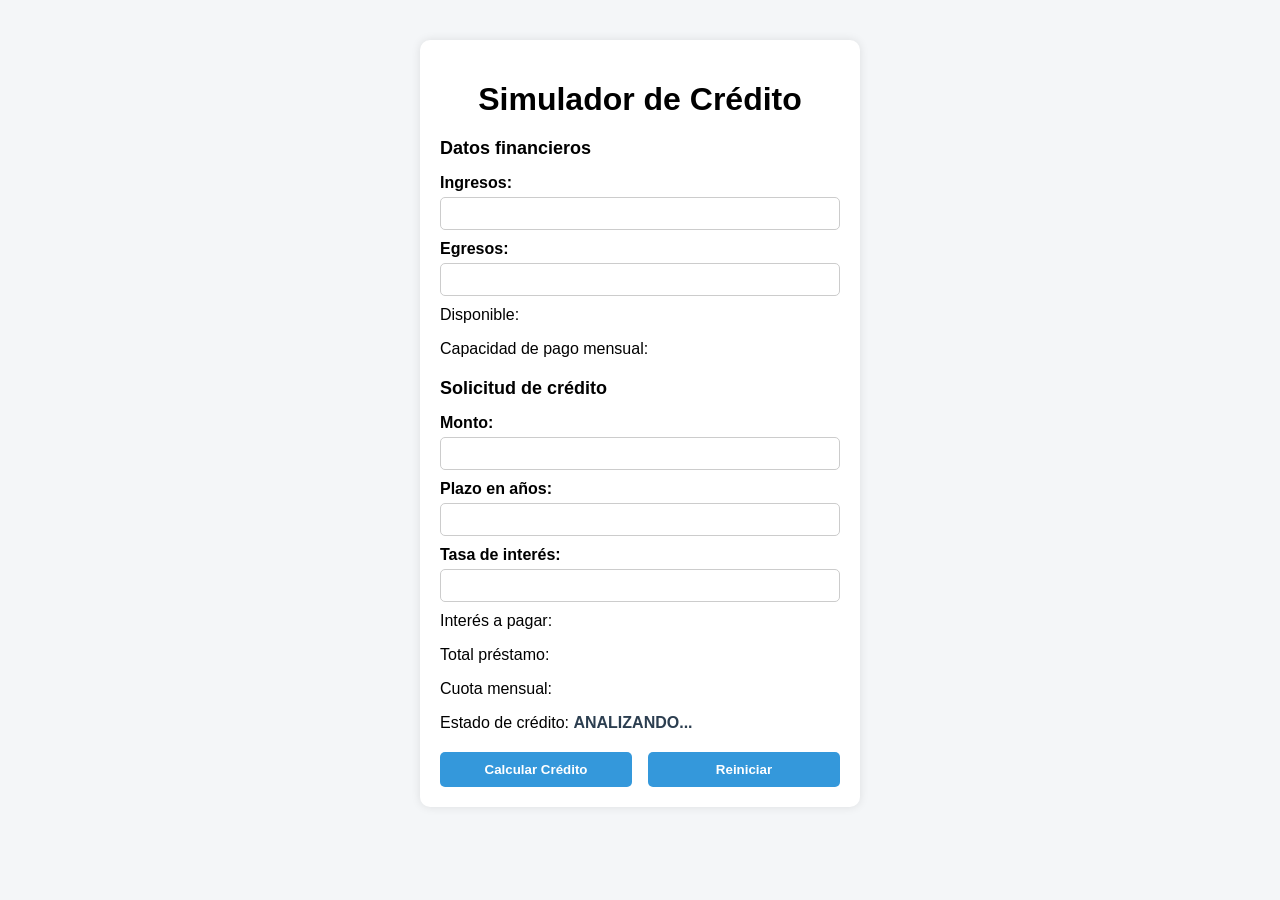
==== simulador.html @ d951d8d0 "archivos base" ====
<!DOCTYPE html>
<html lang="es">
<head>
    <meta charset="UTF-8">
    <meta name="viewport" content="width=device-width, initial-scale=1.0">
    <title>Simulador de Crédito</title>
    <link rel="stylesheet" href="simulador.css">
</head>
<body>

    <div class="container">
        <h1>Simulador de Crédito</h1>

        <h2>Datos financieros</h2>
        <label for="txtIngresos">Ingresos:</label>
        <input type="text" id="txtIngresos">

        <label for="txtEgresos">Egresos:</label>
        <input type="text" id="txtEgresos">

        <p>Disponible: <span id="spnDisponible"></span></p>
        <p>Capacidad de pago mensual: <span id="spnCapacidadPago"></span></p>

        <h2>Solicitud de crédito</h2>
        <label for="txtMonto">Monto:</label>
        <input type="text" id="txtMonto">

        <label for="txtPlazo">Plazo en años:</label>
        <input type="text" id="txtPlazo">

        <label for="txtTasaInteres">Tasa de interés:</label>
        <input type="text" id="txtTasaInteres">

        <p>Interés a pagar: <span id="spnInteresPagar"></span></p>
        <p>Total préstamo: <span id="spnTotalPrestamo"></span></p>
        <p>Cuota mensual: <span id="spnCuotaMensual"></span></p>
        <p>Estado de crédito: <span id="spnEstadoCredito">ANALIZANDO...</span></p>

        <div class="buttons">
            <button id="btnCalcularCredito">Calcular Crédito</button>
            <button id="btnReiniciar">Reiniciar</button>
        </div>
    </div>

</body>
</html>
---- simulador.css ----
body {
    font-family: Arial, sans-serif;
    background-color: #f4f6f8;
    margin: 0;
    padding: 0;
}

.container {
    width: 400px;
    margin: 40px auto;
    padding: 20px;
    background-color: white;
    border-radius: 10px;
    box-shadow: 0 0 10px rgba(0,0,0,0.1);
}

h1 {
    text-align: center;
    margin-bottom: 20px;
}

h2 {
    margin-top: 20px;
    font-size: 18px;
}

label {
    display: block;
    margin-top: 10px;
    font-weight: bold;
}

input {
    width: 100%;
    padding: 8px;
    margin-top: 5px;
    border-radius: 5px;
    border: 1px solid #ccc;
    box-sizing: border-box;
}

p {
    margin-top: 10px;
}

span {
    font-weight: bold;
    color: #2c3e50;
}

.buttons {
    margin-top: 20px;
    display: flex;
    justify-content: space-between;
}

button {
    width: 48%;
    padding: 10px;
    border: none;
    border-radius: 5px;
    background-color: #3498db;
    color: white;
    font-weight: bold;
    cursor: pointer;
}

button:hover {
    background-color: #2980b9;
}
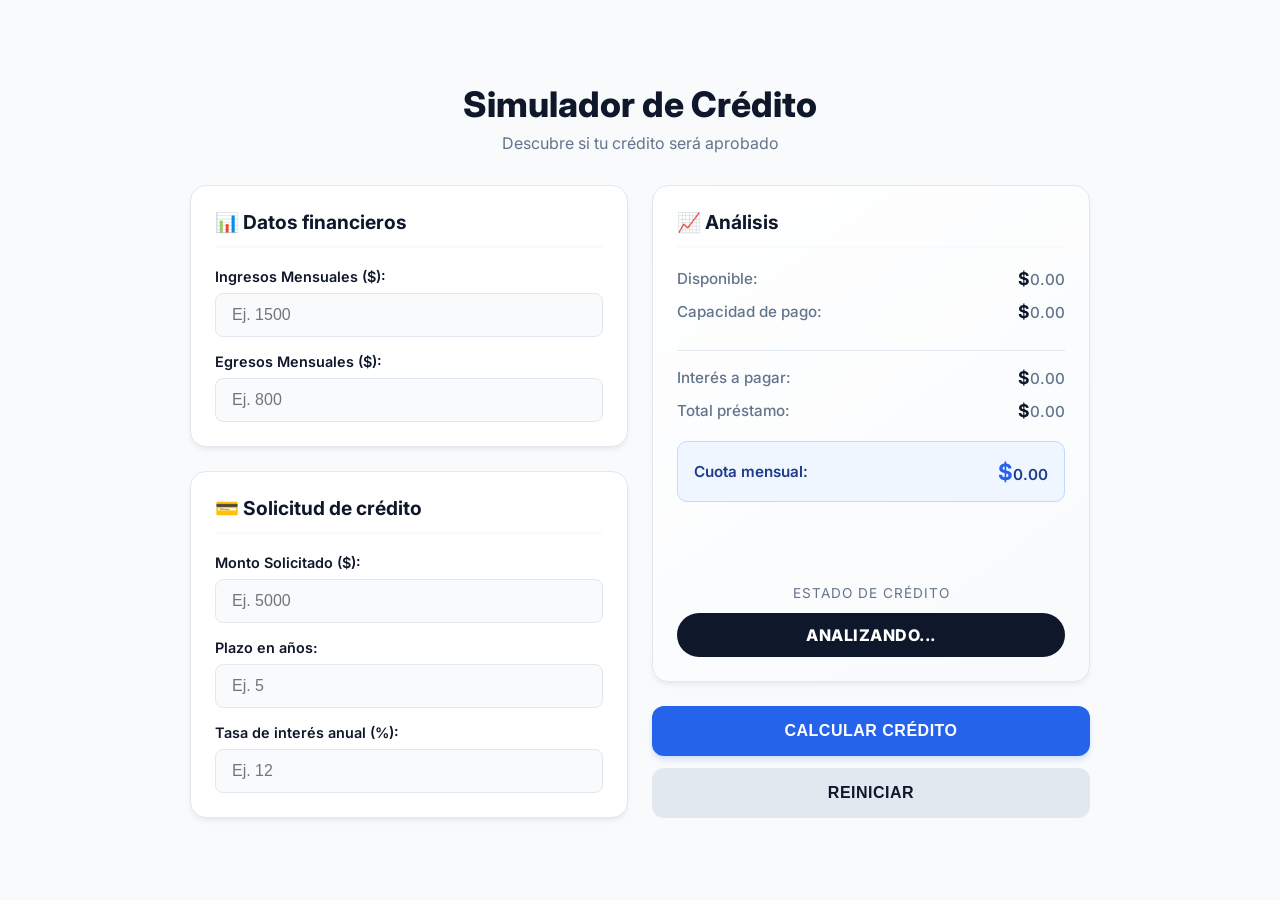
==== commit 515dec41: "cambios estilos visual" ====
--- a/simulador.html
+++ b/simulador.html
@@ -5,42 +5,91 @@
     <meta name="viewport" content="width=device-width, initial-scale=1.0">
     <title>Simulador de Crédito</title>
     <link rel="stylesheet" href="simulador.css">
+    <link href="https://fonts.googleapis.com/css2?family=Inter:wght@400;500;600;800&display=swap" rel="stylesheet">
 </head>
 <body>
 
     <div class="container">
-        <h1>Simulador de Crédito</h1>
+        <div class="header">
+            <h1>Simulador de Crédito</h1>
+            <p class="subtitle">Descubre si tu crédito será aprobado</p>
+        </div>
 
-        <h2>Datos financieros</h2>
-        <label for="txtIngresos">Ingresos:</label>
-        <input type="text" id="txtIngresos">
+        <div class="dashboard-grid">
+            <div class="form-section">
+                <div class="card">
+                    <h2>📊 Datos financieros</h2>
+                    <div class="input-group">
+                        <label for="txtIngresos">Ingresos Mensuales ($):</label>
+                        <input type="number" id="txtIngresos" placeholder="Ej. 1500">
+                    </div>
+                    <div class="input-group">
+                        <label for="txtEgresos">Egresos Mensuales ($):</label>
+                        <input type="number" id="txtEgresos" placeholder="Ej. 800">
+                    </div>
+                </div>
 
-        <label for="txtEgresos">Egresos:</label>
-        <input type="text" id="txtEgresos">
+                <div class="card">
+                    <h2>💳 Solicitud de crédito</h2>
+                    <div class="input-group">
+                        <label for="txtMonto">Monto Solicitado ($):</label>
+                        <input type="number" id="txtMonto" placeholder="Ej. 5000">
+                    </div>
+                    <div class="input-group">
+                        <label for="txtPlazo">Plazo en años:</label>
+                        <input type="number" id="txtPlazo" placeholder="Ej. 5">
+                    </div>
+                    <div class="input-group">
+                        <label for="txtTasaInteres">Tasa de interés anual (%):</label>
+                        <input type="number" id="txtTasaInteres" placeholder="Ej. 12">
+                    </div>
+                </div>
+            </div>
 
-        <p>Disponible: <span id="spnDisponible"></span></p>
-        <p>Capacidad de pago mensual: <span id="spnCapacidadPago"></span></p>
+            <div class="results-section">
+                <div class="card results-card">
+                    <h2>📈 Análisis</h2>
 
-        <h2>Solicitud de crédito</h2>
-        <label for="txtMonto">Monto:</label>
-        <input type="text" id="txtMonto">
+                    <div class="result-item">
+                        <span>Disponible:</span>
+                        <strong>$<span id="spnDisponible">0.00</span></strong>
+                    </div>
+                    <div class="result-item">
+                        <span>Capacidad de pago:</span>
+                        <strong>$<span id="spnCapacidadPago">0.00</span></strong>
+                    </div>
+                    
+                    <hr>
+                    
+                    <div class="result-item">
+                        <span>Interés a pagar:</span>
+                        <strong>$<span id="spnInteresPagar">0.00</span></strong>
+                    </div>
+                    <div class="result-item">
+                        <span>Total préstamo:</span>
+                        <strong>$<span id="spnTotalPrestamo">0.00</span></strong>
+                    </div>
+                    <div class="result-item highlight">
+                        <span>Cuota mensual:</span>
+                        <strong>$<span id="spnCuotaMensual">0.00</span></strong>
+                    </div>
 
-        <label for="txtPlazo">Plazo en años:</label>
-        <input type="text" id="txtPlazo">
+                    <div class="status-box">
+                        <p>Estado de crédito</p>
+                        <div id="spnEstadoCredito" class="status-badge">ANALIZANDO...</div>
+                    </div>
+                </div>
 
-        <label for="txtTasaInteres">Tasa de interés:</label>
-        <input type="text" id="txtTasaInteres">
-
-        <p>Interés a pagar: <span id="spnInteresPagar"></span></p>
-        <p>Total préstamo: <span id="spnTotalPrestamo"></span></p>
-        <p>Cuota mensual: <span id="spnCuotaMensual"></span></p>
-        <p>Estado de crédito: <span id="spnEstadoCredito">ANALIZANDO...</span></p>
-
-        <div class="buttons">
-            <button id="btnCalcularCredito">Calcular Crédito</button>
-            <button id="btnReiniciar">Reiniciar</button>
+                <div class="buttons">
+                    <button id="btnCalcularCredito" class="btn-primary" onclick="calcular();">Calcular Crédito</button>
+                    <button id="btnReiniciar" class="btn-secondary">Reiniciar</button>
+                </div>
+            </div>
         </div>
     </div>
-
+    
+    <script src="funciones.js"></script>
+    <script src="simulador.js"></script>
+    <script src="utils.js"></script>
 </body>
 </html>
--- a/simulador.css
+++ b/simulador.css
@@ -1,70 +1,243 @@
-body {
-    font-family: Arial, sans-serif;
-    background-color: #f4f6f8;
+:root {
+    --primary: #2563eb;
+    --primary-hover: #1d4ed8;
+    --secondary: #e2e8f0;
+    --secondary-hover: #cbd5e1;
+    --bg-color: #f8fafc;
+    --card-bg: #ffffff;
+    --text-main: #0f172a;
+    --text-muted: #64748b;
+    --border-color: #e2e8f0;
+}
+
+* {
+    box-sizing: border-box;
     margin: 0;
     padding: 0;
 }
 
+body {
+    font-family: 'Inter', Arial, sans-serif;
+    background-color: var(--bg-color);
+    color: var(--text-main);
+    display: flex;
+    justify-content: center;
+    align-items: center;
+    min-height: 100vh;
+    padding: 20px;
+}
+
 .container {
-    width: 400px;
-    margin: 40px auto;
-    padding: 20px;
-    background-color: white;
-    border-radius: 10px;
-    box-shadow: 0 0 10px rgba(0,0,0,0.1);
-}
-
-h1 {
+    width: 100%;
+    max-width: 900px;
+}
+
+.header {
     text-align: center;
+    margin-bottom: 32px;
+}
+
+.header h1 {
+    font-size: 2.2rem;
+    font-weight: 800;
+    color: var(--text-main);
+    margin-bottom: 8px;
+}
+
+.subtitle {
+    color: var(--text-muted);
+    font-size: 1rem;
+}
+
+/* Sistema Responsivo */
+.dashboard-grid {
+    display: grid;
+    grid-template-columns: 1fr;
+    gap: 24px;
+}
+
+@media (min-width: 768px) {
+    .dashboard-grid {
+        grid-template-columns: 1fr 1fr;
+    }
+}
+
+.form-section, .results-section {
+    display: flex;
+    flex-direction: column;
+    gap: 24px;
+}
+
+.card {
+    background-color: var(--card-bg);
+    padding: 24px;
+    border-radius: 16px;
+    box-shadow: 0 4px 6px -1px rgba(0, 0, 0, 0.05), 0 2px 4px -1px rgba(0, 0, 0, 0.03);
+    border: 1px solid var(--border-color);
+}
+
+.card h2 {
+    font-size: 1.2rem;
     margin-bottom: 20px;
-}
-
-h2 {
-    margin-top: 20px;
-    font-size: 18px;
+    color: var(--text-main);
+    display: flex;
+    align-items: center;
+    border-bottom: 2px solid var(--bg-color);
+    padding-bottom: 12px;
+}
+
+.input-group {
+    margin-bottom: 16px;
+}
+
+.input-group:last-child {
+    margin-bottom: 0;
 }
 
 label {
     display: block;
-    margin-top: 10px;
-    font-weight: bold;
+    margin-bottom: 8px;
+    font-size: 0.9rem;
+    font-weight: 600;
+    color: var(--text-main);
 }
 
 input {
     width: 100%;
-    padding: 8px;
-    margin-top: 5px;
-    border-radius: 5px;
-    border: 1px solid #ccc;
-    box-sizing: border-box;
-}
-
-p {
-    margin-top: 10px;
-}
-
-span {
-    font-weight: bold;
-    color: #2c3e50;
-}
-
+    padding: 12px 16px;
+    border-radius: 8px;
+    border: 1px solid var(--border-color);
+    background-color: var(--bg-color);
+    font-size: 1rem;
+    color: var(--text-main);
+    transition: all 0.2s ease;
+}
+
+input:focus {
+    outline: none;
+    border-color: var(--primary);
+    box-shadow: 0 0 0 3px rgba(37, 99, 235, 0.1);
+    background-color: white;
+}
+
+/* Panel de Resultados */
+.results-card {
+    background: linear-gradient(145deg, #ffffff, #f8fafc);
+    flex-grow: 1; 
+    display: flex;
+    flex-direction: column;
+}
+
+.result-item {
+    display: flex;
+    justify-content: space-between;
+    align-items: center;
+    margin-bottom: 12px;
+}
+
+.result-item span {
+    color: var(--text-muted);
+    font-weight: 500;
+    font-size: 0.95rem;
+}
+
+.result-item strong {
+    font-size: 1.1rem;
+    color: var(--text-main);
+}
+
+hr {
+    border: 0;
+    height: 1px;
+    background-color: var(--border-color);
+    margin: 16px 0;
+}
+
+.highlight {
+    background-color: #eff6ff;
+    padding: 16px;
+    border-radius: 10px;
+    margin-top: 8px;
+    border: 1px solid #bfdbfe;
+}
+
+.highlight span {
+    color: #1e3a8a;
+    font-weight: 600;
+}
+
+.highlight strong {
+    color: var(--primary);
+    font-size: 1.4rem;
+}
+
+.status-box {
+    margin-top: auto;
+    padding-top: 32px;
+    text-align: center;
+}
+
+.status-box p {
+    font-size: 0.85rem;
+    color: var(--text-muted);
+    text-transform: uppercase;
+    letter-spacing: 1px;
+    margin-bottom: 12px;
+}
+
+.status-badge {
+    display: inline-block;
+    padding: 12px 24px;
+    background-color: var(--text-main);
+    color: white;
+    font-weight: 800;
+    border-radius: 999px;
+    font-size: 1rem;
+    letter-spacing: 0.5px;
+    width: 100%;
+}
+
+/* Botones */
 .buttons {
-    margin-top: 20px;
-    display: flex;
-    justify-content: space-between;
+    display: flex;
+    flex-direction: column;
+    gap: 12px;
 }
 
 button {
-    width: 48%;
-    padding: 10px;
+    width: 100%;
+    padding: 16px;
     border: none;
-    border-radius: 5px;
-    background-color: #3498db;
+    border-radius: 12px;
+    font-size: 1rem;
+    font-weight: 600;
+    cursor: pointer;
+    transition: all 0.2s ease;
+    text-transform: uppercase;
+    letter-spacing: 0.5px;
+}
+
+.btn-primary {
+    background-color: var(--primary);
     color: white;
-    font-weight: bold;
-    cursor: pointer;
-}
-
-button:hover {
-    background-color: #2980b9;
+    box-shadow: 0 4px 6px -1px rgba(37, 99, 235, 0.2);
+}
+
+.btn-primary:hover {
+    background-color: var(--primary-hover);
+    transform: translateY(-2px);
+    box-shadow: 0 6px 8px -1px rgba(37, 99, 235, 0.3);
+}
+
+.btn-primary:active {
+    transform: translateY(0);
+}
+
+.btn-secondary {
+    background-color: var(--secondary);
+    color: var(--text-main);
+}
+
+.btn-secondary:hover {
+    background-color: var(--secondary-hover);
 }
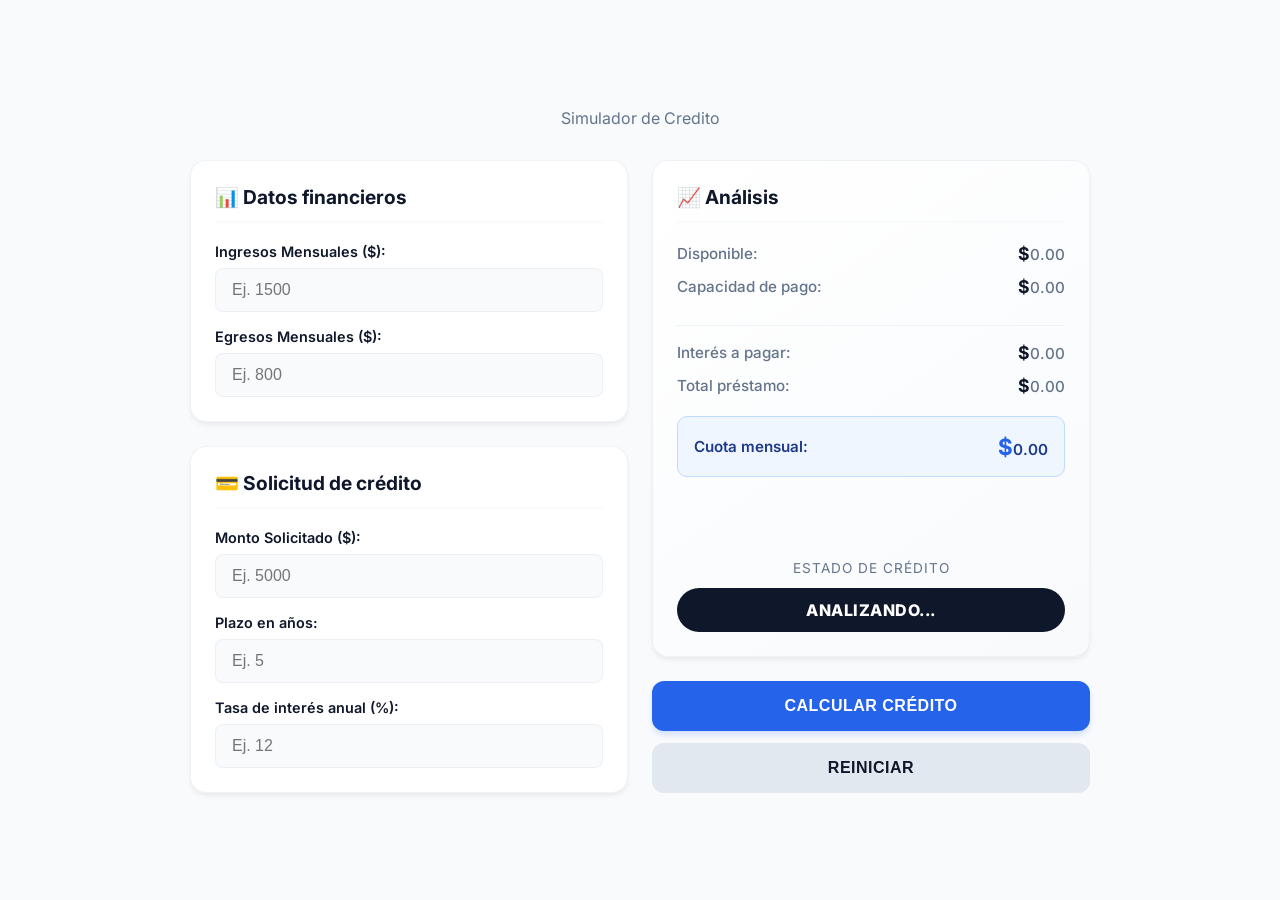
==== commit a6d0f6bd: "agregar background" ====
--- a/simulador.html
+++ b/simulador.html
@@ -11,8 +11,7 @@
 
     <div class="container">
         <div class="header">
-            <h1>Simulador de Crédito</h1>
-            <p class="subtitle">Descubre si tu crédito será aprobado</p>
+            <p class="subtitle">Simulador de Credito</p>
         </div>
 
         <div class="dashboard-grid">
--- a/simulador.css
+++ b/simulador.css
@@ -25,6 +25,9 @@
     align-items: center;
     min-height: 100vh;
     padding: 20px;
+    background-image:url(fondo.png);
+    background-repeat: no-repeat;
+    background-size: cover;
 }
 
 .container {
@@ -240,4 +243,21 @@
 
 .btn-secondary:hover {
     background-color: var(--secondary-hover);
-}+}
+
+:root {
+    --primary: #2563eb;
+    --primary-hover: #1d4ed8;
+    --secondary: #e2e8f0;
+    --secondary-hover: #cbd5e1;
+    --bg-color: #f8fafc;
+    --text-main: #0f172a;
+    --text-muted: #64748b;
+    --border-color: rgba(226, 232, 240, 0.5); /* Borde más suave para el cristal */
+}
+
+* {
+    box-sizing: border-box;
+    margin: 0;
+    padding: 0;
+}
